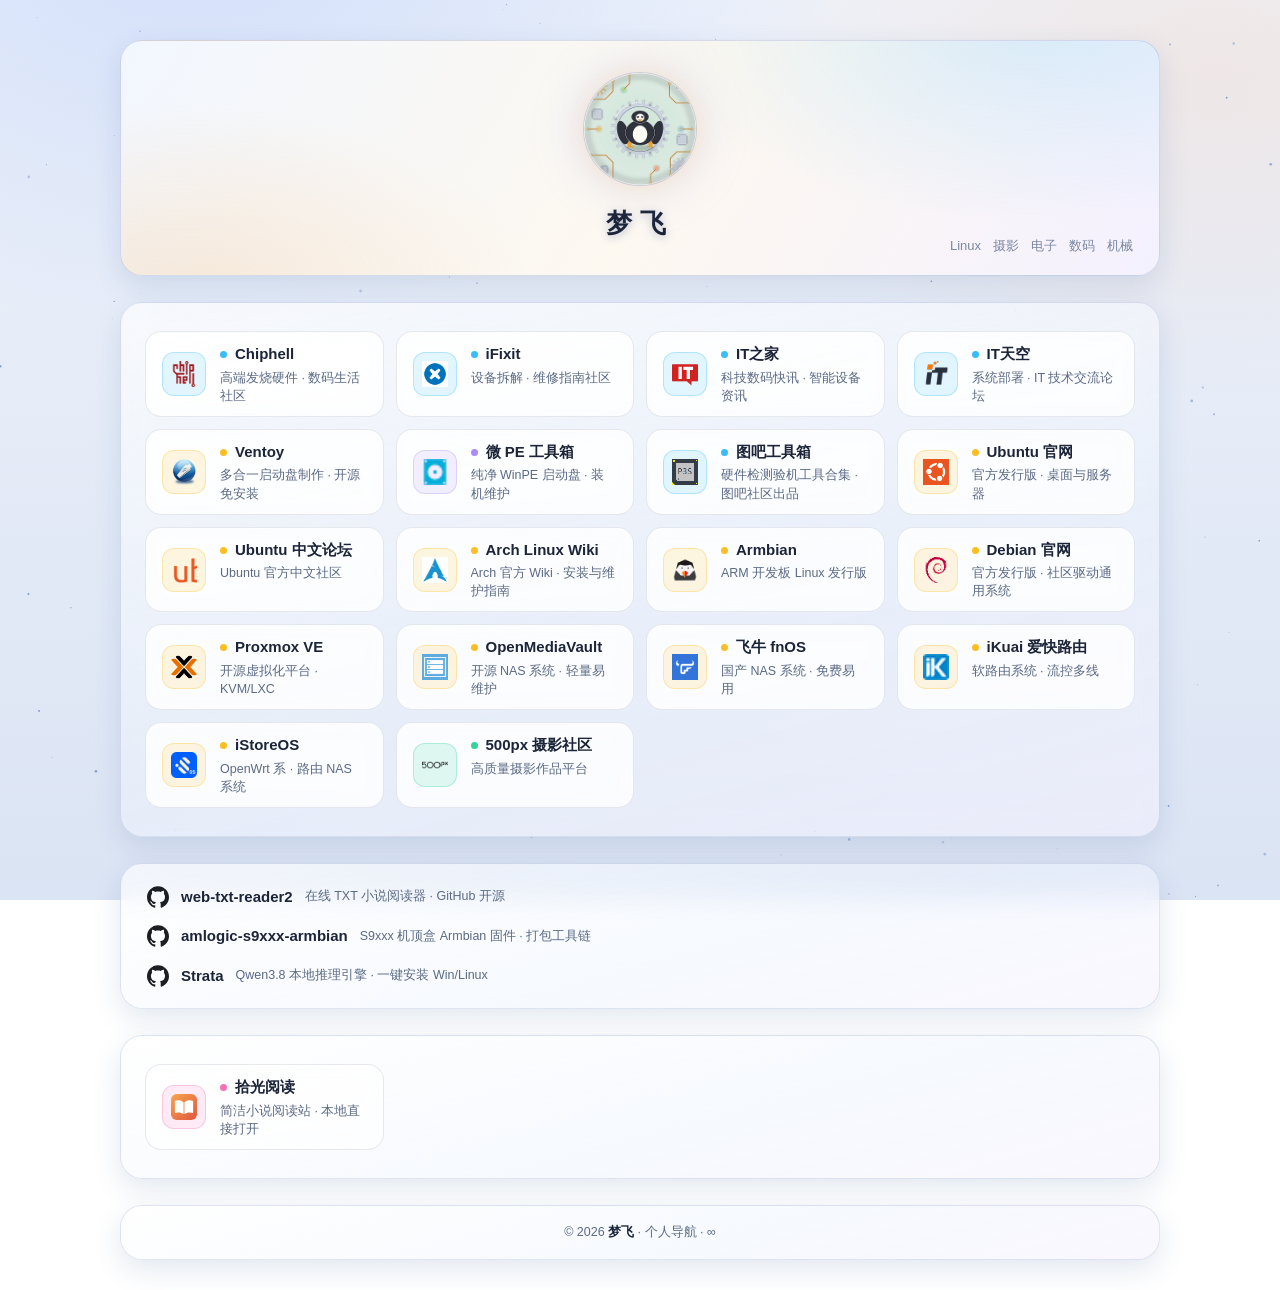
==== index.html @ f0b9e724 "Add files via upload" ====
<!DOCTYPE html>
<html lang="zh-CN">
<head>
<meta charset="UTF-8">
<meta name="viewport" content="width=device-width, initial-scale=1.0">
<meta name="description" content="梦飞的个人导航 · Linux / 电子 / 数码 / 摄影 / 机械 常用站点与项目入口">
<meta name="theme-color" content="#eef2fa">
<link rel="icon" type="image/png" href="icon/favicon.png">
<title>梦飞的个人导航</title>
<style>
  :root {
    --bg1:#eef2fa; --bg2:#dbe4f4;
    --fg:#1b2438; --muted:#5b6a85;
    --card:rgba(255,255,255,.78); --card-br:rgba(20,40,80,.10);
    --input:rgba(20,40,80,.06);
    --star:#6d8bc0;
    --shadow:0 10px 28px rgba(60,90,150,.14);
  }
  * { margin:0; padding:0; box-sizing:border-box; }
  html { color-scheme: light; }
  body {
    font-family:-apple-system,BlinkMacSystemFont,"Segoe UI","PingFang SC","Hiragino Sans GB","Microsoft YaHei",sans-serif;
    color:var(--fg);
    background:
      radial-gradient(1100px 700px at 15% -10%, rgba(56,120,255,.16), transparent 60%),
      radial-gradient(900px 600px at 95% 8%, rgba(255,140,60,.10), transparent 55%),
      linear-gradient(180deg, var(--bg1), var(--bg2));
    background-attachment:fixed;
    min-height:100vh;
    line-height:1.7;
  }
  #stars { position:fixed; inset:0; z-index:0; pointer-events:none; }
  .wrap { position:relative; z-index:1; max-width:1080px; margin:0 auto; padding:40px 20px 30px; }

  /* ---------- 顶部个人信息 ---------- */
  /* 简介卡背景：冷暖渐变 */
  .hero {
    position:relative;
    background:
      radial-gradient(640px 320px at 88% -8%, rgba(56,189,248,.17), transparent 62%),
      radial-gradient(560px 320px at 6% 110%, rgba(251,160,60,.18), transparent 62%),
      linear-gradient(120deg, #f2f7ff 0%, #fdf8f0 52%, #f4f1ff 100%);
    border:1px solid rgba(90,120,180,.22);
    border-radius:22px;
    padding:32px 30px 30px;
    text-align:center;
    box-shadow:var(--shadow);
  }
  /* 头像（Linux × 电子电路 × 机械） */
  .bh { position:relative; width:112px; height:112px; margin:0 auto 16px; border-radius:50%; }
  .bh img {
    width:100%; height:100%; object-fit:cover; border-radius:50%; display:block; background:#f4f7fb;
    box-shadow:0 0 0 1px rgba(150,165,195,.40), 0 0 20px 4px rgba(255,205,150,.30), 0 0 44px 14px rgba(140,170,255,.16);
    animation:pulse 5s ease-in-out infinite alternate;
  }
  @keyframes pulse {
    from { box-shadow:0 0 0 1px rgba(150,165,195,.32), 0 0 14px 2px rgba(255,205,150,.20), 0 0 34px 10px rgba(140,170,255,.10); }
    to   { box-shadow:0 0 0 1px rgba(150,165,195,.50), 0 0 26px 7px rgba(255,205,150,.40), 0 0 52px 18px rgba(140,170,255,.22); }
  }

  .hero h1 { font-size:26px; letter-spacing:2mm; text-shadow:0 2px 8px rgba(60,90,150,.35); }
  .badges {
    position:absolute; right:26px; bottom:18px;
    display:flex; flex-wrap:wrap; gap:12px; align-items:center; justify-content:flex-end;
    color:#7b88a2;
  }
  .badges span {
    font-size:13px; display:inline-flex; align-items:center;
    white-space:nowrap; gap:4px;
  }


  /* ---------- 底部项目链接（面板背景 + 左对齐，一行一条） ---------- */
  .project {
    display:flex; flex-direction:column; justify-content:flex-start; align-items:flex-start;
    gap:14px;
    margin-top:26px; padding:20px 26px;
    background:linear-gradient(165deg, rgba(255,255,255,.66) 0%, rgba(238,244,253,.52) 60%, rgba(246,242,255,.55) 100%);
    border:1px solid rgba(90,120,180,.18);
    border-radius:22px;
    box-shadow:var(--shadow);
    backdrop-filter:blur(12px);
    -webkit-backdrop-filter:blur(12px);
  }
  .project a {
    display:inline-flex; align-items:center; gap:12px; text-decoration:none;
    font-size:15px; font-weight:600; color:var(--fg); transition:.2s;
    flex-wrap:wrap; text-align:left; max-width:100%;
  }
  .project a:hover { color:#e8650f; transform:translateX(4px); }
  .project img { width:22px; height:22px; flex:none; }
  .project small { font-weight:400; font-size:12.5px; color:var(--muted); }

  /* ---------- 本地站点（与导航区同款面板） ---------- */
  .card[data-cat="local"] { --acc:#f472b6; }

  /* ---------- 导航区背景面板 ---------- */
  .panel {
    background:linear-gradient(165deg, rgba(255,255,255,.66) 0%, rgba(238,244,253,.52) 60%, rgba(246,242,255,.55) 100%);
    border:1px solid rgba(90,120,180,.18);
    border-radius:22px;
    padding:28px 24px 28px;
    margin-top:26px;
    box-shadow:var(--shadow);
    backdrop-filter:blur(12px);
    -webkit-backdrop-filter:blur(12px);
  }

  /* ---------- 站点卡片 ---------- */
  .grid { display:grid; grid-template-columns:repeat(auto-fill,minmax(230px,1fr)); gap:12px; }
  .card {
    --acc:#8fa3c8;
    display:flex; align-items:flex-start; gap:14px; text-decoration:none;
    background:var(--card); border:1px solid var(--card-br);
    border-radius:16px; padding:11px 16px; transition:transform .2s, box-shadow .2s, border-color .2s;
    backdrop-filter:blur(8px); -webkit-backdrop-filter:blur(8px);
    animation:pop .35s ease both;
  }
  @keyframes pop { from { opacity:0; transform:translateY(8px); } to { opacity:1; transform:none; } }
  .card[data-cat="数码"]    { --acc:#38bdf8; }
  .card[data-cat="linux"]   { --acc:#fbbf24; }
  .card[data-cat="科技"]    { --acc:#a78bfa; }
  .card[data-cat="摄影"]    { --acc:#34d399; }
  .card:hover {
    transform:translateY(-4px);
    border-color:color-mix(in srgb, var(--acc) 55%, transparent);
    box-shadow:0 12px 30px color-mix(in srgb, var(--acc) 16%, transparent);
  }
  .favi {
    width:44px; height:44px; flex:none; border-radius:12px; overflow:hidden; align-self:center;
    display:flex; align-items:center; justify-content:center;
    background:color-mix(in srgb, var(--acc) 14%, transparent);
    border:1px solid color-mix(in srgb, var(--acc) 30%, transparent);
  }
  .favi img { width:26px; height:26px; object-fit:contain; }
  .favi .letter { font-size:20px; font-weight:700; color:var(--acc); }
  .meta { flex:1; min-width:0; }
  .meta .name { display:block; font-size:15px; font-weight:600; color:var(--fg); line-height:1.5; white-space:nowrap; overflow:hidden; text-overflow:ellipsis; }
  .meta .name i { display:inline-block; width:7px; height:7px; border-radius:50%; background:var(--acc); margin-right:8px; vertical-align:1px; font-style:normal; }
  .meta .desc { display:-webkit-box; -webkit-line-clamp:2; -webkit-box-orient:vertical; font-size:12.5px; color:var(--muted); margin-top:3px; line-height:1.45; overflow:hidden; }

  /* ---------- 页脚（与其他面板同款毛玻璃背景） ---------- */
  footer {
    text-align:center; color:var(--muted); font-size:12.5px; margin-top:26px; padding:16px 20px;
    background:linear-gradient(165deg, rgba(255,255,255,.66) 0%, rgba(238,244,253,.52) 60%, rgba(246,242,255,.55) 100%);
    border:1px solid rgba(90,120,180,.18);
    border-radius:22px;
    box-shadow:var(--shadow);
    backdrop-filter:blur(12px);
    -webkit-backdrop-filter:blur(12px);
  }
  footer b { color:var(--fg); }

  @media (max-width:560px) {
    .wrap { padding:24px 14px; }
    .hero { padding:26px 16px 24px; }
    .badges { position:static; justify-content:center; margin-top:10px; }
    .panel { padding:18px 12px 20px; margin-top:18px; }
    footer { margin-top:16px; padding:13px 14px; }
    .grid { grid-template-columns:1fr 1fr; gap:10px; }
    .card { padding:12px; gap:10px; }
    .favi { width:38px; height:38px; }
    .meta .name { font-size:13.5px; }
    .meta .desc { display:none; }
  }

  /* ---------- 尊重系统「减弱动态效果」偏好 ---------- */
  @media (prefers-reduced-motion:reduce) {
    .bh img { animation:none; }
    .card { animation:none; transition:none; }
    .card:hover { transform:none; }
    .project a { transition:none; }
    .project a:hover { transform:none; }
  }
</style>
</head>
<body>
<canvas id="stars" aria-hidden="true"></canvas>

<div class="wrap">
  <!-- 个人信息 -->
  <header class="hero">
    <!-- 头像：PCB 电路板 + 机械齿轮中的 Tux -->
    <div class="bh">
      <img src="icon/avatar-linux-ebm-256.webp" width="256" height="256" fetchpriority="high" alt="Linux 企鹅与电路齿轮头像">
    </div>

    <h1>梦飞</h1>
    <div class="badges">
      <span>Linux</span>
      <span>摄影</span>
      <span>电子</span>
      <span>数码</span>
      <span>机械</span>
    </div>
  </header>

  <!-- 导航区 -->
  <main>
  <section class="panel">
  <!-- 导航站点 -->
  <div class="grid">
    <a class="card" data-cat="数码" href="https://www.chiphell.com" target="_blank" rel="noopener">
      <span class="favi" data-domain="www.chiphell.com" data-icon="icon/www.chiphell.com.png"><span class="letter">C</span></span>
      <span class="meta"><span class="name"><i></i>Chiphell</span><span class="desc">高端发烧硬件 · 数码生活社区</span></span>
    </a>
    <a class="card" data-cat="数码" href="https://zh.ifixit.com/" target="_blank" rel="noopener">
      <span class="favi" data-domain="zh.ifixit.com" data-icon="icon/zh.ifixit.com.png"><span class="letter">i</span></span>
      <span class="meta"><span class="name"><i></i>iFixit</span><span class="desc">设备拆解 · 维修指南社区</span></span>
    </a>
    <a class="card" data-cat="数码" href="https://www.ithome.com" target="_blank" rel="noopener">
      <span class="favi" data-domain="www.ithome.com" data-icon="icon/www.ithome.com.ico"><span class="letter">IT</span></span>
      <span class="meta"><span class="name"><i></i>IT之家</span><span class="desc">科技数码快讯 · 智能设备资讯</span></span>
    </a>
    <a class="card" data-cat="数码" href="https://www.itsk.com/" target="_blank" rel="noopener">
      <span class="favi" data-domain="www.itsk.com" data-icon="icon/www.itsk.com.ico"><span class="letter">天</span></span>
      <span class="meta"><span class="name"><i></i>IT天空</span><span class="desc">系统部署 · IT 技术交流论坛</span></span>
    </a>

    <a class="card" data-cat="linux" href="https://www.ventoy.net/" target="_blank" rel="noopener">
      <span class="favi" data-domain="www.ventoy.net" data-icon="icon/www.ventoy.net.ico"><span class="letter">V</span></span>
      <span class="meta"><span class="name"><i></i>Ventoy</span><span class="desc">多合一启动盘制作 · 开源免安装</span></span>
    </a>
    <a class="card" data-cat="科技" href="https://www.wepe.com.cn/" target="_blank" rel="noopener">
      <span class="favi" data-domain="www.wepe.com.cn" data-icon="icon/www.wepe.com.cn.ico"><span class="letter">微</span></span>
      <span class="meta"><span class="name"><i></i>微 PE 工具箱</span><span class="desc">纯净 WinPE 启动盘 · 装机维护</span></span>
    </a>
    <a class="card" data-cat="数码" href="https://www.tbtool.cn/" target="_blank" rel="noopener">
      <span class="favi" data-domain="www.tbtool.cn" data-icon="icon/www.tbtool.cn.ico"><span class="letter">图</span></span>
      <span class="meta"><span class="name"><i></i>图吧工具箱</span><span class="desc">硬件检测验机工具合集 · 图吧社区出品</span></span>
    </a>
    <a class="card" data-cat="linux" href="https://www.ubuntu.com/" target="_blank" rel="noopener">
      <span class="favi" data-domain="www.ubuntu.com" data-icon="icon/www.ubuntu.com.png"><span class="letter">U</span></span>
      <span class="meta"><span class="name"><i></i>Ubuntu 官网</span><span class="desc">官方发行版 · 桌面与服务器</span></span>
    </a>
    <a class="card" data-cat="linux" href="https://forum.ubuntu.org.cn" target="_blank" rel="noopener">
      <span class="favi" data-domain="ubuntu.org.cn" data-icon="icon/ubuntu.org.cn.png"><span class="letter">U</span></span>
      <span class="meta"><span class="name"><i></i>Ubuntu 中文论坛</span><span class="desc">Ubuntu 官方中文社区</span></span>
    </a>

    <a class="card" data-cat="linux" href="https://wiki.archlinux.org/" target="_blank" rel="noopener">
      <span class="favi" data-domain="wiki.archlinux.org" data-icon="icon/wiki.archlinux.org.png"><span class="letter">A</span></span>
      <span class="meta"><span class="name"><i></i>Arch Linux Wiki</span><span class="desc">Arch 官方 Wiki · 安装与维护指南</span></span>
    </a>
    <a class="card" data-cat="linux" href="https://armbian.cn/" target="_blank" rel="noopener">
      <span class="favi" data-domain="armbian.cn" data-icon="icon/armbian.cn.png"><span class="letter">Ar</span></span>
      <span class="meta"><span class="name"><i></i>Armbian</span><span class="desc">ARM 开发板 Linux 发行版</span></span>
    </a>
    <a class="card" data-cat="linux" href="https://www.debian.org/" target="_blank" rel="noopener">
      <span class="favi" data-domain="www.debian.org" data-icon="icon/www.debian.org.ico"><span class="letter">De</span></span>
      <span class="meta"><span class="name"><i></i>Debian 官网</span><span class="desc">官方发行版 · 社区驱动通用系统</span></span>
    </a>
    <a class="card" data-cat="linux" href="https://www.proxmox.com/en/" target="_blank" rel="noopener">
      <span class="favi" data-domain="www.proxmox.com" data-icon="icon/www.proxmox.com.ico"><span class="letter">P</span></span>
      <span class="meta"><span class="name"><i></i>Proxmox VE</span><span class="desc">开源虚拟化平台 · KVM/LXC</span></span>
    </a>
    <a class="card" data-cat="linux" href="https://www.openmediavault.org/" target="_blank" rel="noopener">
      <span class="favi" data-domain="www.openmediavault.org" data-icon="icon/www.openmediavault.org.png"><span class="letter">O</span></span>
      <span class="meta"><span class="name"><i></i>OpenMediaVault</span><span class="desc">开源 NAS 系统 · 轻量易维护</span></span>
    </a>
    <a class="card" data-cat="linux" href="https://fnnas.com/" target="_blank" rel="noopener">
      <span class="favi" data-domain="fnnas.com" data-icon="icon/fnnas.com.ico"><span class="letter">飞</span></span>
      <span class="meta"><span class="name"><i></i>飞牛 fnOS</span><span class="desc">国产 NAS 系统 · 免费易用</span></span>
    </a>
    <a class="card" data-cat="linux" href="https://www.ikuai8.com/" target="_blank" rel="noopener">
      <span class="favi" data-domain="www.ikuai8.com" data-icon="icon/www.ikuai8.com.ico"><span class="letter">爱</span></span>
      <span class="meta"><span class="name"><i></i>iKuai 爱快路由</span><span class="desc">软路由系统 · 流控多线</span></span>
    </a>
    <a class="card" data-cat="linux" href="https://site.istoreos.com/" target="_blank" rel="noopener">
      <span class="favi" data-domain="site.istoreos.com" data-icon="icon/site.istoreos.com.png"><span class="letter">i</span></span>
      <span class="meta"><span class="name"><i></i>iStoreOS</span><span class="desc">OpenWrt 系 · 路由 NAS 系统</span></span>
    </a>

    <a class="card" data-cat="摄影" href="https://500px.com.cn/" target="_blank" rel="noopener">
      <span class="favi" data-domain="500px.com.cn" data-icon="icon/500px.com.cn.ico"><span class="letter">5</span></span>
      <span class="meta"><span class="name"><i></i>500px 摄影社区</span><span class="desc">高质量摄影作品平台</span></span>
    </a>
  </div>
  </section>

  <!-- 个人项目 -->
  <section class="project">
    <a href="https://github.com/mengfei523060/web-txt-reader2" target="_blank" rel="noopener">
      <img src="icon/github.com.svg" alt="">
      <span>web-txt-reader2</span>
      <small>在线 TXT 小说阅读器 · GitHub 开源</small>
    </a>
    <a href="https://github.com/ophub/amlogic-s9xxx-armbian" target="_blank" rel="noopener">
      <img src="icon/github.com.svg" alt="">
      <span>amlogic-s9xxx-armbian</span>
      <small>S9xxx 机顶盒 Armbian 固件 · 打包工具链</small>
    </a>
    <a href="https://github.com/Niko1221/Strata" target="_blank" rel="noopener">
      <img src="icon/github.com.svg" alt="">
      <span>Strata</span>
      <small>Qwen3.8 本地推理引擎 · 一键安装 Win/Linux</small>
    </a>
  </section>

  <!-- 本地站点 -->
  <section class="panel">
    <div class="grid">
      <a class="card" data-cat="local" href="txt-reader/index.html" target="_blank" rel="noopener">
        <span class="favi" data-icon="icon/txt-reader.svg"><span class="letter">拾</span></span>
        <span class="meta"><span class="name"><i></i>拾光阅读</span><span class="desc">简洁小说阅读站 · 本地直接打开</span></span>
      </a>
    </div>
  </section>
  </main>

  <footer>© 2026 <b>梦飞</b> · 个人导航 · ∞</footer>
</div>

<script>
(function () {
  /* ---------- 星空背景 ---------- */
  var cv = document.getElementById('stars'), ctx = cv.getContext('2d');
  var stars = [], W, H, raf = 0, rid = 0, DPR = Math.min(window.devicePixelRatio || 1, 2);
  var reduce = window.matchMedia('(prefers-reduced-motion: reduce)');
  function starColor() {
    return getComputedStyle(document.documentElement).getPropertyValue('--star').trim() || '#6d8bc0';
  }
  var SC = starColor();
  function resize() {
    W = cv.width = innerWidth * DPR; H = cv.height = innerHeight * DPR;
    cv.style.width = innerWidth + 'px'; cv.style.height = innerHeight + 'px';
    var n = Math.floor(innerWidth * innerHeight / 6500);
    stars = [];
    for (var i = 0; i < n; i++) {
      stars.push({ x: Math.random() * W, y: Math.random() * H,
        r: (Math.random() * 1.1 + .3) * DPR,
        p: Math.random() * Math.PI * 2, s: Math.random() * 1.2 + .3 });
    }
    SC = starColor();
    if (reduce.matches) play();
  }
  function draw(t) {
    raf = 0;
    ctx.clearRect(0, 0, W, H);
    var tt = t / 1000;
    for (var i = 0; i < stars.length; i++) {
      var st = stars[i];
      var a = .35 + .55 * (0.5 + 0.5 * Math.sin(tt * st.s + st.p));
      ctx.globalAlpha = a; ctx.fillStyle = SC;
      ctx.beginPath(); ctx.arc(st.x, st.y, st.r, 0, 6.283); ctx.fill();
    }
    ctx.globalAlpha = 1;
    if (!reduce.matches) raf = requestAnimationFrame(draw);
  }
  /* 用户偏好「减弱动态效果」时只渲染一帧静态星空，不做持续动画 */
  function play() {
    if (raf) cancelAnimationFrame(raf);
    raf = requestAnimationFrame(draw);
  }
  addEventListener('resize', function () { clearTimeout(rid); rid = setTimeout(resize, 150); });
  if (reduce.addEventListener) reduce.addEventListener('change', play);
  else if (reduce.addListener) reduce.addListener(play);
  resize(); play();

  /* ---------- 站点图标（优先 data-icon 精确文件，再按域名探测本地扩展名，失败退回在线 favicon，再退回字母） ---------- */
  document.querySelectorAll('.favi[data-domain], .favi[data-icon]').forEach(function (el) {
    var d = el.dataset.domain;
    var kinds = ['png', 'ico', 'svg', 'webp'];
    var sources = (el.dataset.icon ? [el.dataset.icon] : []).concat(d ? kinds.map(function (k) { return 'icon/' + d + '.' + k; })
      .concat(['https://' + d + '/favicon.ico', 'https://icons.duckduckgo.com/ip3/' + d + '.ico']) : []);
    (function load(i) {
      if (i >= sources.length) return;
      var img = new Image();
      img.alt = '';
      img.referrerPolicy = 'no-referrer';
      img.onload = function () { el.textContent = ''; el.appendChild(img); };
      img.onerror = function () { load(i + 1); };
      img.src = sources[i];
    })(0);
  });
})();
</script>
</body>
</html>
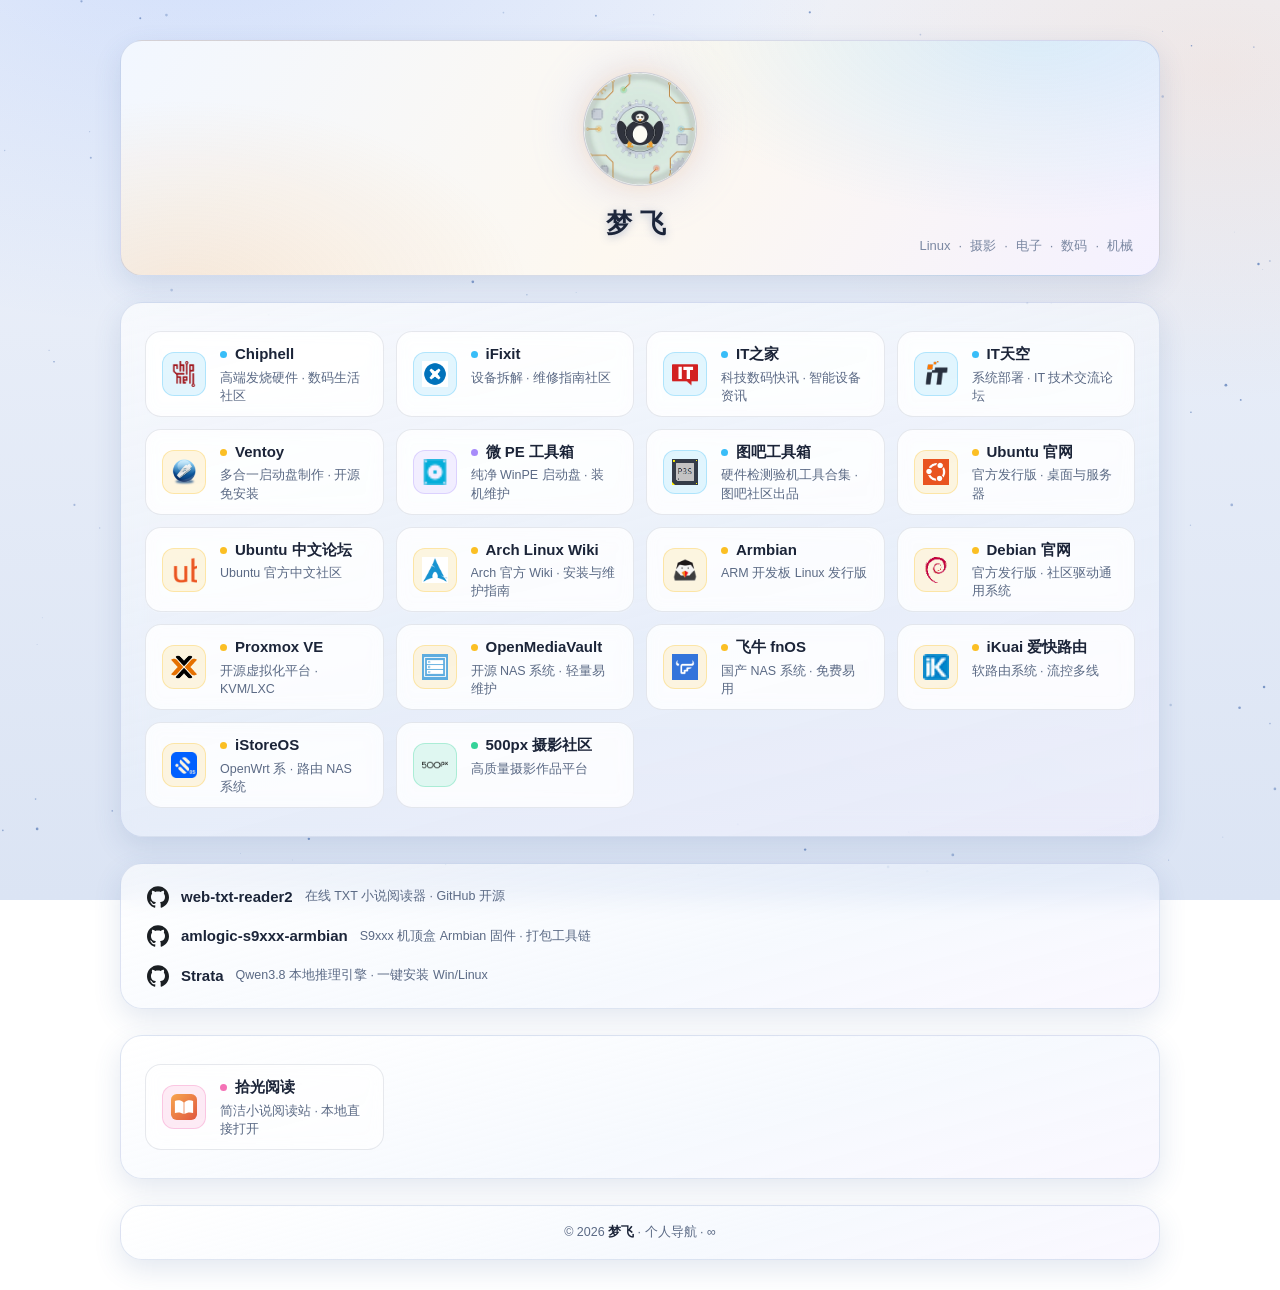
==== commit f5b01169: "Add files via upload" ====
--- a/index.html
+++ b/index.html
@@ -61,13 +61,14 @@
   .hero h1 { font-size:26px; letter-spacing:2mm; text-shadow:0 2px 8px rgba(60,90,150,.35); }
   .badges {
     position:absolute; right:26px; bottom:18px;
-    display:flex; flex-wrap:wrap; gap:12px; align-items:center; justify-content:flex-end;
+    display:flex; flex-wrap:wrap; gap:8px; align-items:center; justify-content:flex-end;
     color:#7b88a2;
   }
   .badges span {
     font-size:13px; display:inline-flex; align-items:center;
-    white-space:nowrap; gap:4px;
-  }
+    white-space:nowrap;
+  }
+  .badges span:not(:last-child)::after { content:"·"; margin-left:8px; }
 
 
   /* ---------- 底部项目链接（面板背景 + 左对齐，一行一条） ---------- */
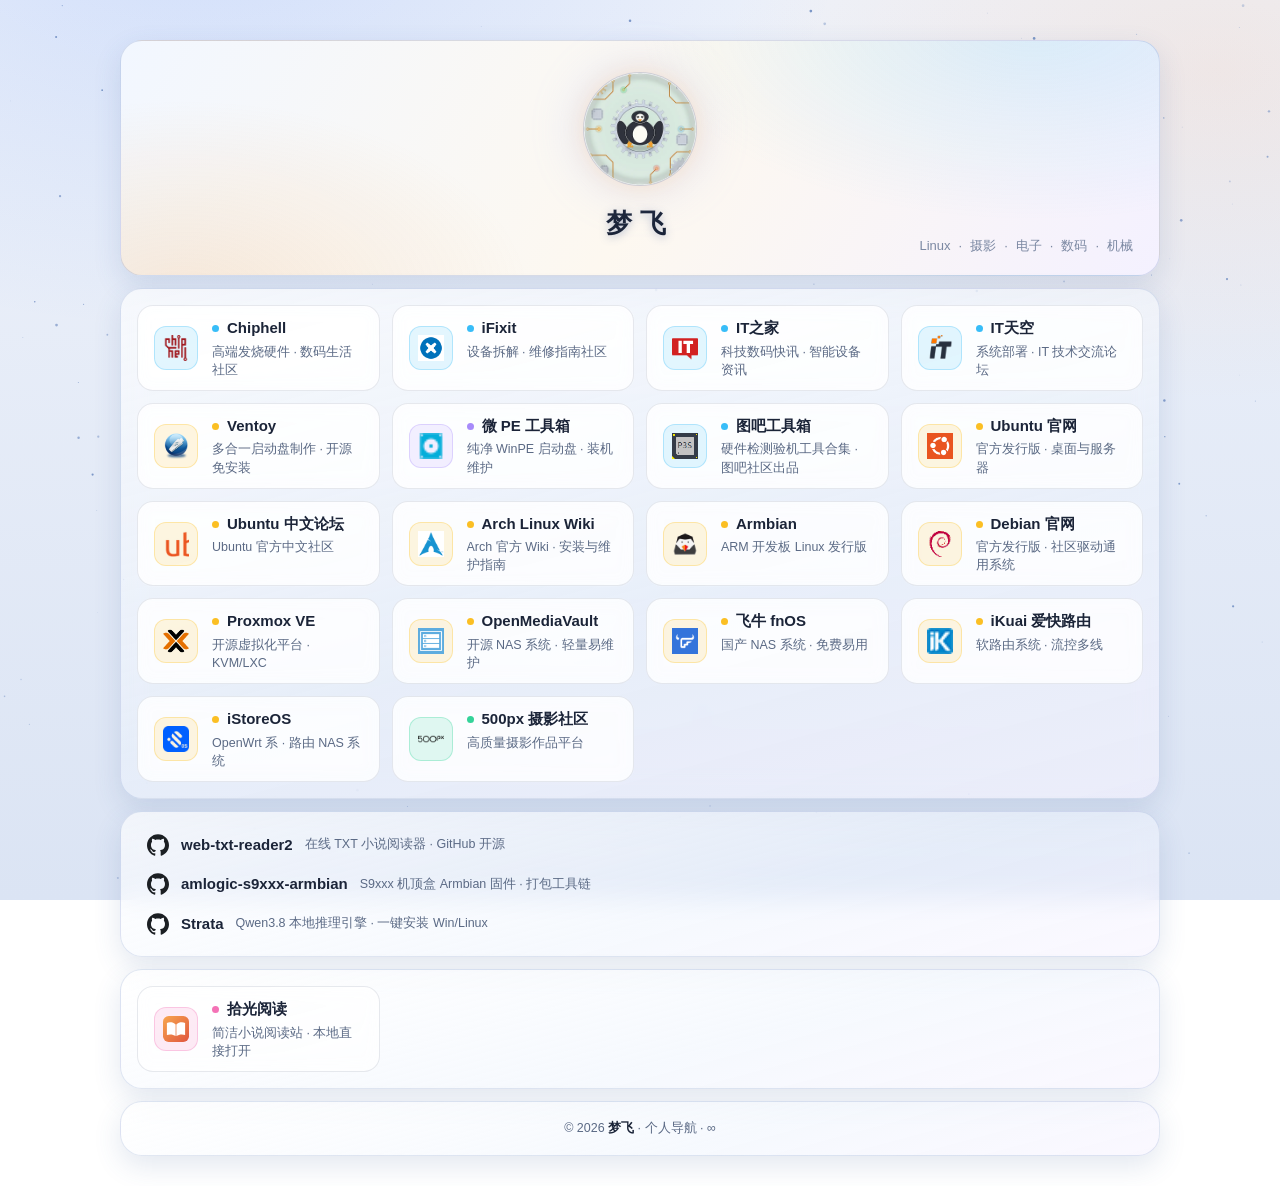
==== commit 49729fa4: "Add files via upload" ====
--- a/index.html
+++ b/index.html
@@ -75,7 +75,7 @@
   .project {
     display:flex; flex-direction:column; justify-content:flex-start; align-items:flex-start;
     gap:14px;
-    margin-top:26px; padding:20px 26px;
+    margin-top:12px; padding:20px 26px;
     background:linear-gradient(165deg, rgba(255,255,255,.66) 0%, rgba(238,244,253,.52) 60%, rgba(246,242,255,.55) 100%);
     border:1px solid rgba(90,120,180,.18);
     border-radius:22px;
@@ -100,8 +100,8 @@
     background:linear-gradient(165deg, rgba(255,255,255,.66) 0%, rgba(238,244,253,.52) 60%, rgba(246,242,255,.55) 100%);
     border:1px solid rgba(90,120,180,.18);
     border-radius:22px;
-    padding:28px 24px 28px;
-    margin-top:26px;
+    padding:16px;
+    margin-top:12px;
     box-shadow:var(--shadow);
     backdrop-filter:blur(12px);
     -webkit-backdrop-filter:blur(12px);
@@ -142,7 +142,7 @@
 
   /* ---------- 页脚（与其他面板同款毛玻璃背景） ---------- */
   footer {
-    text-align:center; color:var(--muted); font-size:12.5px; margin-top:26px; padding:16px 20px;
+    text-align:center; color:var(--muted); font-size:12.5px; margin-top:12px; padding:16px 20px;
     background:linear-gradient(165deg, rgba(255,255,255,.66) 0%, rgba(238,244,253,.52) 60%, rgba(246,242,255,.55) 100%);
     border:1px solid rgba(90,120,180,.18);
     border-radius:22px;
@@ -156,8 +156,8 @@
     .wrap { padding:24px 14px; }
     .hero { padding:26px 16px 24px; }
     .badges { position:static; justify-content:center; margin-top:10px; }
-    .panel { padding:18px 12px 20px; margin-top:18px; }
-    footer { margin-top:16px; padding:13px 14px; }
+    .panel { padding:12px 10px; margin-top:12px; }
+    footer { margin-top:12px; padding:13px 14px; }
     .grid { grid-template-columns:1fr 1fr; gap:10px; }
     .card { padding:12px; gap:10px; }
     .favi { width:38px; height:38px; }
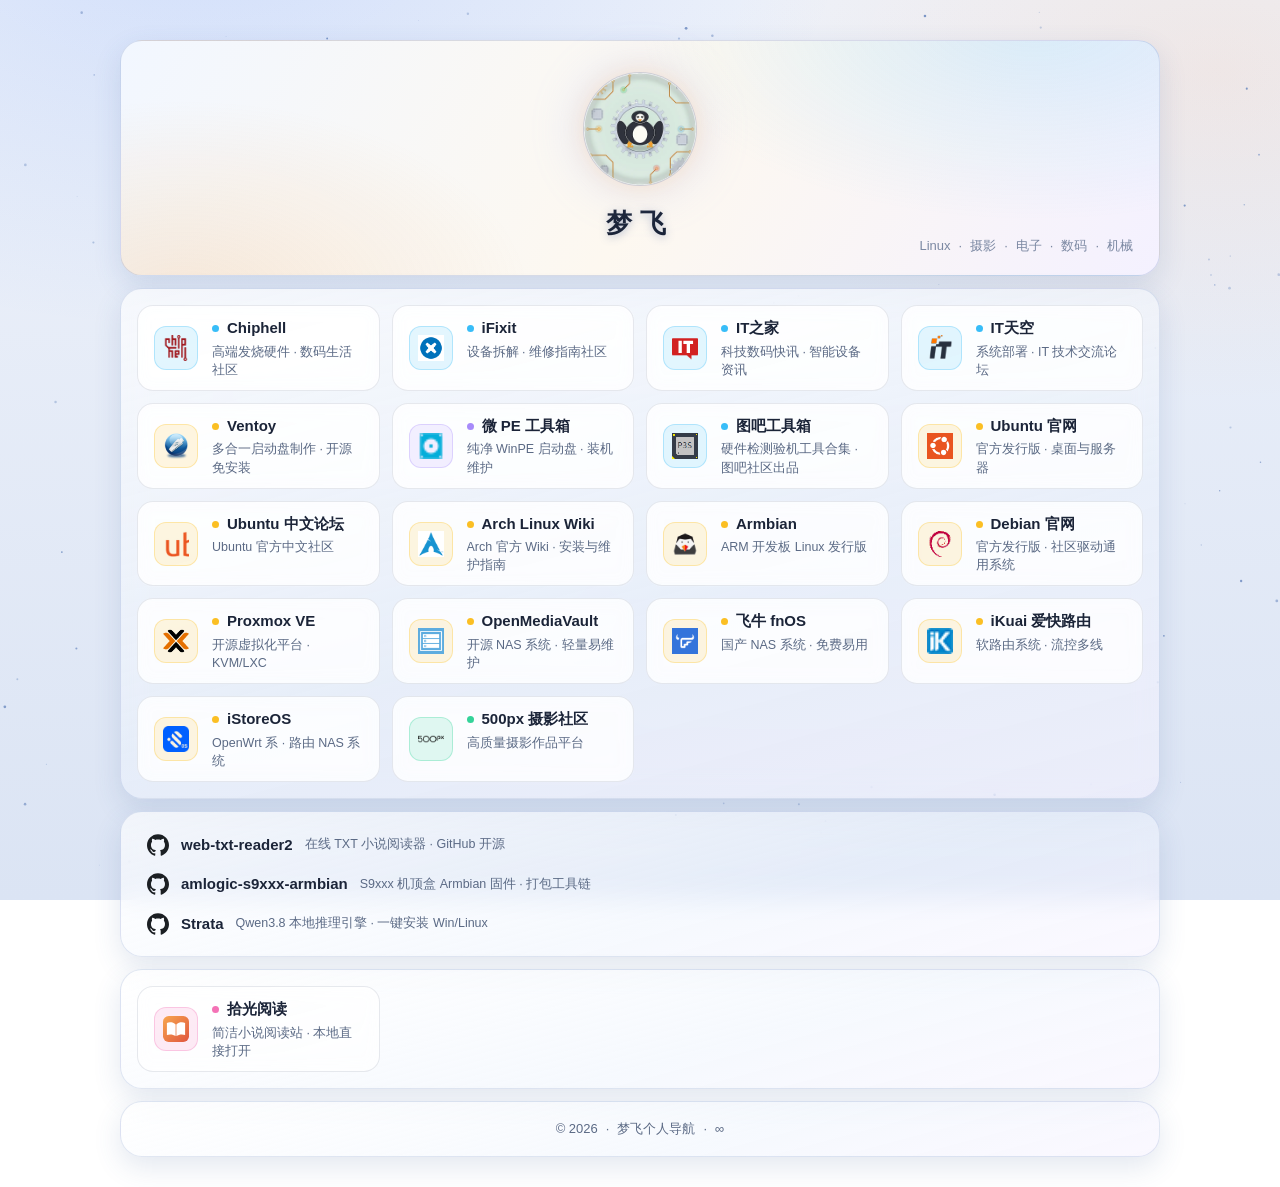
==== commit a48b2c75: "Add files via upload" ====
--- a/index.html
+++ b/index.html
@@ -142,7 +142,7 @@
 
   /* ---------- 页脚（与其他面板同款毛玻璃背景） ---------- */
   footer {
-    text-align:center; color:var(--muted); font-size:12.5px; margin-top:12px; padding:16px 20px;
+    text-align:center; color:var(--muted); font-size:13px; margin-top:12px; padding:16px 20px;
     background:linear-gradient(165deg, rgba(255,255,255,.66) 0%, rgba(238,244,253,.52) 60%, rgba(246,242,255,.55) 100%);
     border:1px solid rgba(90,120,180,.18);
     border-radius:22px;
@@ -150,7 +150,7 @@
     backdrop-filter:blur(12px);
     -webkit-backdrop-filter:blur(12px);
   }
-  footer b { color:var(--fg); }
+  footer .sep { margin:0 8px; }
 
   @media (max-width:560px) {
     .wrap { padding:24px 14px; }
@@ -309,7 +309,7 @@
   </section>
   </main>
 
-  <footer>© 2026 <b>梦飞</b> · 个人导航 · ∞</footer>
+  <footer>© 2026<span class="sep">·</span>梦飞个人导航<span class="sep">·</span>∞</footer>
 </div>
 
 <script>
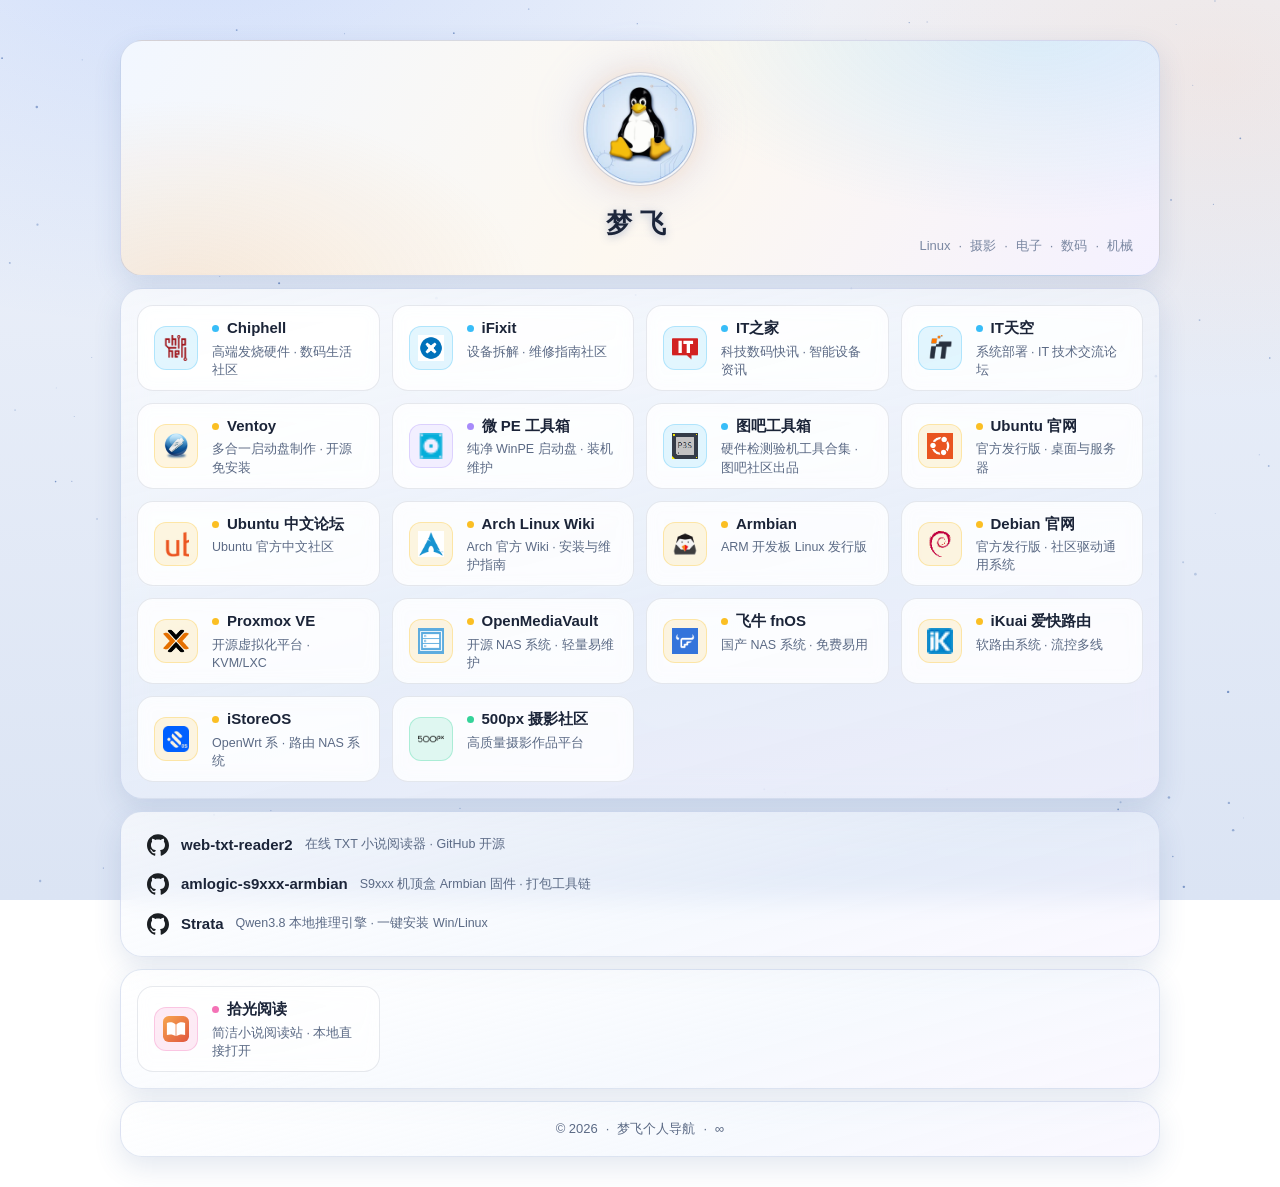
==== commit 47d55293: "Add files via upload" ====
--- a/index.html
+++ b/index.html
@@ -5,7 +5,9 @@
 <meta name="viewport" content="width=device-width, initial-scale=1.0">
 <meta name="description" content="梦飞的个人导航 · Linux / 电子 / 数码 / 摄影 / 机械 常用站点与项目入口">
 <meta name="theme-color" content="#eef2fa">
-<link rel="icon" type="image/png" href="icon/favicon.png">
+<link rel="icon" type="image/svg+xml" href="icon/favicon.svg">
+<link rel="alternate icon" type="image/png" href="icon/favicon.png">
+<link rel="apple-touch-icon" href="icon/apple-touch-icon.png">
 <title>梦飞的个人导航</title>
 <style>
   :root {
@@ -183,7 +185,7 @@
   <header class="hero">
     <!-- 头像：PCB 电路板 + 机械齿轮中的 Tux -->
     <div class="bh">
-      <img src="icon/avatar-linux-ebm-256.webp" width="256" height="256" fetchpriority="high" alt="Linux 企鹅与电路齿轮头像">
+      <img src="icon/avatar-linux-tux-256.webp" width="256" height="256" fetchpriority="high" alt="Linux Tux 企鹅头像">
     </div>
 
     <h1>梦飞</h1>
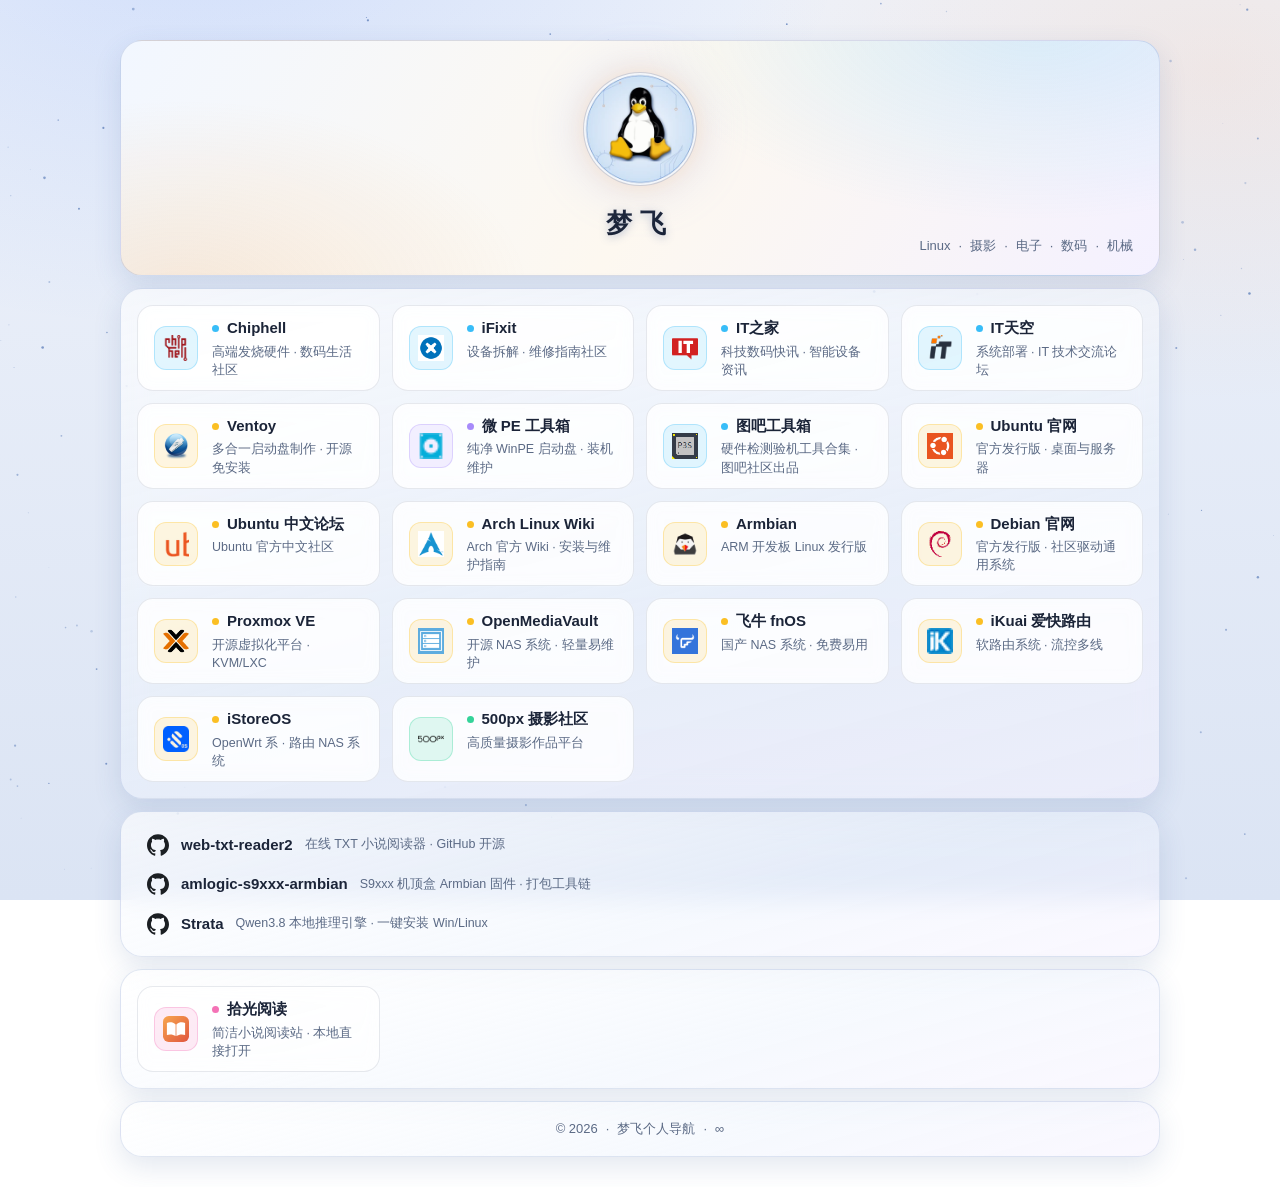
==== commit f3e73542: "Add files via upload" ====
--- a/index.html
+++ b/index.html
@@ -48,7 +48,7 @@
     text-align:center;
     box-shadow:var(--shadow);
   }
-  /* 头像（Linux × 电子电路 × 机械） */
+  /* 头像（浅蓝圆底 + 官方 Tux + 电路/齿轮装饰） */
   .bh { position:relative; width:112px; height:112px; margin:0 auto 16px; border-radius:50%; }
   .bh img {
     width:100%; height:100%; object-fit:cover; border-radius:50%; display:block; background:#f4f7fb;
@@ -64,13 +64,13 @@
   .badges {
     position:absolute; right:26px; bottom:18px;
     display:flex; flex-wrap:wrap; gap:8px; align-items:center; justify-content:flex-end;
-    color:#7b88a2;
-  }
-  .badges span {
+    color:var(--muted);
+  }
+  .badges span, footer span {
     font-size:13px; display:inline-flex; align-items:center;
     white-space:nowrap;
   }
-  .badges span:not(:last-child)::after { content:"·"; margin-left:8px; }
+  .badges span:not(:last-child)::after, footer span:not(:last-child)::after { content:"·"; margin-left:8px; }
 
 
   /* ---------- 底部项目链接（面板背景 + 左对齐，一行一条） ---------- */
@@ -144,6 +144,7 @@
 
   /* ---------- 页脚（与其他面板同款毛玻璃背景） ---------- */
   footer {
+    display:flex; flex-wrap:wrap; gap:8px; align-items:center; justify-content:center;
     text-align:center; color:var(--muted); font-size:13px; margin-top:12px; padding:16px 20px;
     background:linear-gradient(165deg, rgba(255,255,255,.66) 0%, rgba(238,244,253,.52) 60%, rgba(246,242,255,.55) 100%);
     border:1px solid rgba(90,120,180,.18);
@@ -152,12 +153,14 @@
     backdrop-filter:blur(12px);
     -webkit-backdrop-filter:blur(12px);
   }
-  footer .sep { margin:0 8px; }
-
+
+  /* 窄屏下徽章回到文档流居中，避免与标题水平相撞（断点高于 560 面板断点） */
+  @media (max-width:640px) {
+    .badges { position:static; justify-content:center; margin-top:10px; }
+  }
   @media (max-width:560px) {
     .wrap { padding:24px 14px; }
     .hero { padding:26px 16px 24px; }
-    .badges { position:static; justify-content:center; margin-top:10px; }
     .panel { padding:12px 10px; margin-top:12px; }
     footer { margin-top:12px; padding:13px 14px; }
     .grid { grid-template-columns:1fr 1fr; gap:10px; }
@@ -183,7 +186,7 @@
 <div class="wrap">
   <!-- 个人信息 -->
   <header class="hero">
-    <!-- 头像：PCB 电路板 + 机械齿轮中的 Tux -->
+    <!-- 头像：浅蓝圆底 + 官方 Tux 企鹅 -->
     <div class="bh">
       <img src="icon/avatar-linux-tux-256.webp" width="256" height="256" fetchpriority="high" alt="Linux Tux 企鹅头像">
     </div>
@@ -311,7 +314,7 @@
   </section>
   </main>
 
-  <footer>© 2026<span class="sep">·</span>梦飞个人导航<span class="sep">·</span>∞</footer>
+  <footer><span>© 2026</span><span>梦飞个人导航</span><span>∞</span></footer>
 </div>
 
 <script>
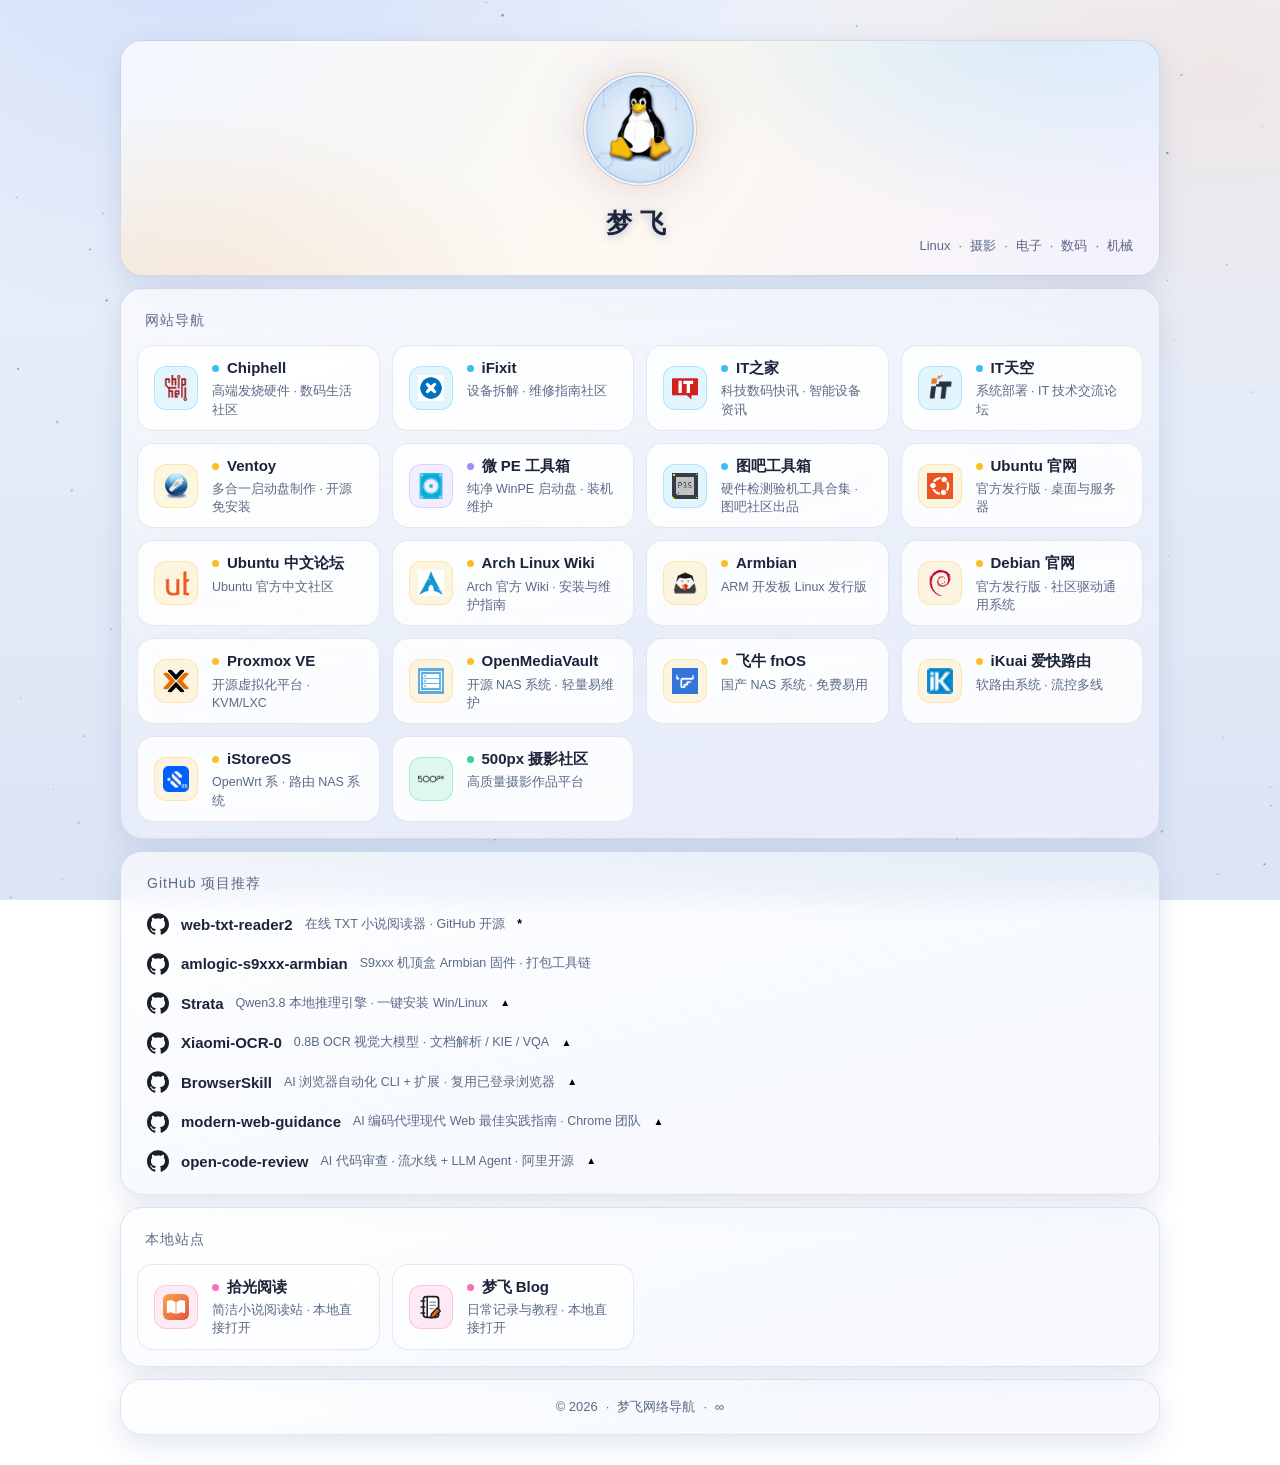
==== commit 94f7efb8: "Add files via upload" ====
--- a/index.html
+++ b/index.html
@@ -3,182 +3,13 @@
 <head>
 <meta charset="UTF-8">
 <meta name="viewport" content="width=device-width, initial-scale=1.0">
-<meta name="description" content="梦飞的个人导航 · Linux / 电子 / 数码 / 摄影 / 机械 常用站点与项目入口">
+<meta name="description" content="梦飞的网络导航 · Linux / 电子 / 数码 / 摄影 / 机械 常用站点与项目入口">
 <meta name="theme-color" content="#eef2fa">
 <link rel="icon" type="image/svg+xml" href="icon/favicon.svg">
 <link rel="alternate icon" type="image/png" href="icon/favicon.png">
 <link rel="apple-touch-icon" href="icon/apple-touch-icon.png">
-<title>梦飞的个人导航</title>
-<style>
-  :root {
-    --bg1:#eef2fa; --bg2:#dbe4f4;
-    --fg:#1b2438; --muted:#5b6a85;
-    --card:rgba(255,255,255,.78); --card-br:rgba(20,40,80,.10);
-    --input:rgba(20,40,80,.06);
-    --star:#6d8bc0;
-    --shadow:0 10px 28px rgba(60,90,150,.14);
-  }
-  * { margin:0; padding:0; box-sizing:border-box; }
-  html { color-scheme: light; }
-  body {
-    font-family:-apple-system,BlinkMacSystemFont,"Segoe UI","PingFang SC","Hiragino Sans GB","Microsoft YaHei",sans-serif;
-    color:var(--fg);
-    background:
-      radial-gradient(1100px 700px at 15% -10%, rgba(56,120,255,.16), transparent 60%),
-      radial-gradient(900px 600px at 95% 8%, rgba(255,140,60,.10), transparent 55%),
-      linear-gradient(180deg, var(--bg1), var(--bg2));
-    background-attachment:fixed;
-    min-height:100vh;
-    line-height:1.7;
-  }
-  #stars { position:fixed; inset:0; z-index:0; pointer-events:none; }
-  .wrap { position:relative; z-index:1; max-width:1080px; margin:0 auto; padding:40px 20px 30px; }
-
-  /* ---------- 顶部个人信息 ---------- */
-  /* 简介卡背景：冷暖渐变 */
-  .hero {
-    position:relative;
-    background:
-      radial-gradient(640px 320px at 88% -8%, rgba(56,189,248,.17), transparent 62%),
-      radial-gradient(560px 320px at 6% 110%, rgba(251,160,60,.18), transparent 62%),
-      linear-gradient(120deg, #f2f7ff 0%, #fdf8f0 52%, #f4f1ff 100%);
-    border:1px solid rgba(90,120,180,.22);
-    border-radius:22px;
-    padding:32px 30px 30px;
-    text-align:center;
-    box-shadow:var(--shadow);
-  }
-  /* 头像（浅蓝圆底 + 官方 Tux + 电路/齿轮装饰） */
-  .bh { position:relative; width:112px; height:112px; margin:0 auto 16px; border-radius:50%; }
-  .bh img {
-    width:100%; height:100%; object-fit:cover; border-radius:50%; display:block; background:#f4f7fb;
-    box-shadow:0 0 0 1px rgba(150,165,195,.40), 0 0 20px 4px rgba(255,205,150,.30), 0 0 44px 14px rgba(140,170,255,.16);
-    animation:pulse 5s ease-in-out infinite alternate;
-  }
-  @keyframes pulse {
-    from { box-shadow:0 0 0 1px rgba(150,165,195,.32), 0 0 14px 2px rgba(255,205,150,.20), 0 0 34px 10px rgba(140,170,255,.10); }
-    to   { box-shadow:0 0 0 1px rgba(150,165,195,.50), 0 0 26px 7px rgba(255,205,150,.40), 0 0 52px 18px rgba(140,170,255,.22); }
-  }
-
-  .hero h1 { font-size:26px; letter-spacing:2mm; text-shadow:0 2px 8px rgba(60,90,150,.35); }
-  .badges {
-    position:absolute; right:26px; bottom:18px;
-    display:flex; flex-wrap:wrap; gap:8px; align-items:center; justify-content:flex-end;
-    color:var(--muted);
-  }
-  .badges span, footer span {
-    font-size:13px; display:inline-flex; align-items:center;
-    white-space:nowrap;
-  }
-  .badges span:not(:last-child)::after, footer span:not(:last-child)::after { content:"·"; margin-left:8px; }
-
-
-  /* ---------- 底部项目链接（面板背景 + 左对齐，一行一条） ---------- */
-  .project {
-    display:flex; flex-direction:column; justify-content:flex-start; align-items:flex-start;
-    gap:14px;
-    margin-top:12px; padding:20px 26px;
-    background:linear-gradient(165deg, rgba(255,255,255,.66) 0%, rgba(238,244,253,.52) 60%, rgba(246,242,255,.55) 100%);
-    border:1px solid rgba(90,120,180,.18);
-    border-radius:22px;
-    box-shadow:var(--shadow);
-    backdrop-filter:blur(12px);
-    -webkit-backdrop-filter:blur(12px);
-  }
-  .project a {
-    display:inline-flex; align-items:center; gap:12px; text-decoration:none;
-    font-size:15px; font-weight:600; color:var(--fg); transition:.2s;
-    flex-wrap:wrap; text-align:left; max-width:100%;
-  }
-  .project a:hover { color:#e8650f; transform:translateX(4px); }
-  .project img { width:22px; height:22px; flex:none; }
-  .project small { font-weight:400; font-size:12.5px; color:var(--muted); }
-
-  /* ---------- 本地站点（与导航区同款面板） ---------- */
-  .card[data-cat="local"] { --acc:#f472b6; }
-
-  /* ---------- 导航区背景面板 ---------- */
-  .panel {
-    background:linear-gradient(165deg, rgba(255,255,255,.66) 0%, rgba(238,244,253,.52) 60%, rgba(246,242,255,.55) 100%);
-    border:1px solid rgba(90,120,180,.18);
-    border-radius:22px;
-    padding:16px;
-    margin-top:12px;
-    box-shadow:var(--shadow);
-    backdrop-filter:blur(12px);
-    -webkit-backdrop-filter:blur(12px);
-  }
-
-  /* ---------- 站点卡片 ---------- */
-  .grid { display:grid; grid-template-columns:repeat(auto-fill,minmax(230px,1fr)); gap:12px; }
-  .card {
-    --acc:#8fa3c8;
-    display:flex; align-items:flex-start; gap:14px; text-decoration:none;
-    background:var(--card); border:1px solid var(--card-br);
-    border-radius:16px; padding:11px 16px; transition:transform .2s, box-shadow .2s, border-color .2s;
-    backdrop-filter:blur(8px); -webkit-backdrop-filter:blur(8px);
-    animation:pop .35s ease both;
-  }
-  @keyframes pop { from { opacity:0; transform:translateY(8px); } to { opacity:1; transform:none; } }
-  .card[data-cat="数码"]    { --acc:#38bdf8; }
-  .card[data-cat="linux"]   { --acc:#fbbf24; }
-  .card[data-cat="科技"]    { --acc:#a78bfa; }
-  .card[data-cat="摄影"]    { --acc:#34d399; }
-  .card:hover {
-    transform:translateY(-4px);
-    border-color:color-mix(in srgb, var(--acc) 55%, transparent);
-    box-shadow:0 12px 30px color-mix(in srgb, var(--acc) 16%, transparent);
-  }
-  .favi {
-    width:44px; height:44px; flex:none; border-radius:12px; overflow:hidden; align-self:center;
-    display:flex; align-items:center; justify-content:center;
-    background:color-mix(in srgb, var(--acc) 14%, transparent);
-    border:1px solid color-mix(in srgb, var(--acc) 30%, transparent);
-  }
-  .favi img { width:26px; height:26px; object-fit:contain; }
-  .favi .letter { font-size:20px; font-weight:700; color:var(--acc); }
-  .meta { flex:1; min-width:0; }
-  .meta .name { display:block; font-size:15px; font-weight:600; color:var(--fg); line-height:1.5; white-space:nowrap; overflow:hidden; text-overflow:ellipsis; }
-  .meta .name i { display:inline-block; width:7px; height:7px; border-radius:50%; background:var(--acc); margin-right:8px; vertical-align:1px; font-style:normal; }
-  .meta .desc { display:-webkit-box; -webkit-line-clamp:2; -webkit-box-orient:vertical; font-size:12.5px; color:var(--muted); margin-top:3px; line-height:1.45; overflow:hidden; }
-
-  /* ---------- 页脚（与其他面板同款毛玻璃背景） ---------- */
-  footer {
-    display:flex; flex-wrap:wrap; gap:8px; align-items:center; justify-content:center;
-    text-align:center; color:var(--muted); font-size:13px; margin-top:12px; padding:16px 20px;
-    background:linear-gradient(165deg, rgba(255,255,255,.66) 0%, rgba(238,244,253,.52) 60%, rgba(246,242,255,.55) 100%);
-    border:1px solid rgba(90,120,180,.18);
-    border-radius:22px;
-    box-shadow:var(--shadow);
-    backdrop-filter:blur(12px);
-    -webkit-backdrop-filter:blur(12px);
-  }
-
-  /* 窄屏下徽章回到文档流居中，避免与标题水平相撞（断点高于 560 面板断点） */
-  @media (max-width:640px) {
-    .badges { position:static; justify-content:center; margin-top:10px; }
-  }
-  @media (max-width:560px) {
-    .wrap { padding:24px 14px; }
-    .hero { padding:26px 16px 24px; }
-    .panel { padding:12px 10px; margin-top:12px; }
-    footer { margin-top:12px; padding:13px 14px; }
-    .grid { grid-template-columns:1fr 1fr; gap:10px; }
-    .card { padding:12px; gap:10px; }
-    .favi { width:38px; height:38px; }
-    .meta .name { font-size:13.5px; }
-    .meta .desc { display:none; }
-  }
-
-  /* ---------- 尊重系统「减弱动态效果」偏好 ---------- */
-  @media (prefers-reduced-motion:reduce) {
-    .bh img { animation:none; }
-    .card { animation:none; transition:none; }
-    .card:hover { transform:none; }
-    .project a { transition:none; }
-    .project a:hover { transform:none; }
-  }
-</style>
+<title>梦飞的网络导航</title>
+<link rel="stylesheet" href="css/style.css">
 </head>
 <body>
 <canvas id="stars" aria-hidden="true"></canvas>
@@ -204,6 +35,7 @@
   <!-- 导航区 -->
   <main>
   <section class="panel">
+  <div class="panel-title">网站导航</div>
   <!-- 导航站点 -->
   <div class="grid">
     <a class="card" data-cat="数码" href="https://www.chiphell.com" target="_blank" rel="noopener">
@@ -286,10 +118,12 @@
 
   <!-- 个人项目 -->
   <section class="project">
+    <div class="panel-title">GitHub 项目推荐</div>
     <a href="https://github.com/mengfei523060/web-txt-reader2" target="_blank" rel="noopener">
       <img src="icon/github.com.svg" alt="">
       <span>web-txt-reader2</span>
       <small>在线 TXT 小说阅读器 · GitHub 开源</small>
+      <sup class="ast">*</sup>
     </a>
     <a href="https://github.com/ophub/amlogic-s9xxx-armbian" target="_blank" rel="noopener">
       <img src="icon/github.com.svg" alt="">
@@ -300,86 +134,53 @@
       <img src="icon/github.com.svg" alt="">
       <span>Strata</span>
       <small>Qwen3.8 本地推理引擎 · 一键安装 Win/Linux</small>
+      <span class="tri">▲</span>
+    </a>
+    <a href="https://github.com/xiaomi-research/Xiaomi-OCR-0" target="_blank" rel="noopener">
+      <img src="icon/github.com.svg" alt="">
+      <span>Xiaomi-OCR-0</span>
+      <small>0.8B OCR 视觉大模型 · 文档解析 / KIE / VQA</small>
+      <span class="tri">▲</span>
+    </a>
+    <a href="https://github.com/Tencent/BrowserSkill" target="_blank" rel="noopener">
+      <img src="icon/github.com.svg" alt="">
+      <span>BrowserSkill</span>
+      <small>AI 浏览器自动化 CLI + 扩展 · 复用已登录浏览器</small>
+      <span class="tri">▲</span>
+    </a>
+    <a href="https://github.com/GoogleChrome/modern-web-guidance" target="_blank" rel="noopener">
+      <img src="icon/github.com.svg" alt="">
+      <span>modern-web-guidance</span>
+      <small>AI 编码代理现代 Web 最佳实践指南 · Chrome 团队</small>
+      <span class="tri">▲</span>
+    </a>
+    <a href="https://github.com/alibaba/open-code-review" target="_blank" rel="noopener">
+      <img src="icon/github.com.svg" alt="">
+      <span>open-code-review</span>
+      <small>AI 代码审查 · 流水线 + LLM Agent · 阿里开源</small>
+      <span class="tri">▲</span>
     </a>
   </section>
 
   <!-- 本地站点 -->
   <section class="panel">
+    <div class="panel-title">本地站点</div>
     <div class="grid">
       <a class="card" data-cat="local" href="txt-reader/index.html" target="_blank" rel="noopener">
         <span class="favi" data-icon="icon/txt-reader.svg"><span class="letter">拾</span></span>
         <span class="meta"><span class="name"><i></i>拾光阅读</span><span class="desc">简洁小说阅读站 · 本地直接打开</span></span>
       </a>
+      <a class="card" data-cat="local" href="blog/index.html" target="_blank" rel="noopener">
+        <span class="favi" data-icon="icon/blog.svg"><span class="letter">日</span></span>
+        <span class="meta"><span class="name"><i></i>梦飞 Blog</span><span class="desc">日常记录与教程 · 本地直接打开</span></span>
+      </a>
     </div>
   </section>
   </main>
 
-  <footer><span>© 2026</span><span>梦飞个人导航</span><span>∞</span></footer>
+  <footer><span>© 2026</span><span>梦飞网络导航</span><span>∞</span></footer>
 </div>
 
-<script>
-(function () {
-  /* ---------- 星空背景 ---------- */
-  var cv = document.getElementById('stars'), ctx = cv.getContext('2d');
-  var stars = [], W, H, raf = 0, rid = 0, DPR = Math.min(window.devicePixelRatio || 1, 2);
-  var reduce = window.matchMedia('(prefers-reduced-motion: reduce)');
-  function starColor() {
-    return getComputedStyle(document.documentElement).getPropertyValue('--star').trim() || '#6d8bc0';
-  }
-  var SC = starColor();
-  function resize() {
-    W = cv.width = innerWidth * DPR; H = cv.height = innerHeight * DPR;
-    cv.style.width = innerWidth + 'px'; cv.style.height = innerHeight + 'px';
-    var n = Math.floor(innerWidth * innerHeight / 6500);
-    stars = [];
-    for (var i = 0; i < n; i++) {
-      stars.push({ x: Math.random() * W, y: Math.random() * H,
-        r: (Math.random() * 1.1 + .3) * DPR,
-        p: Math.random() * Math.PI * 2, s: Math.random() * 1.2 + .3 });
-    }
-    SC = starColor();
-    if (reduce.matches) play();
-  }
-  function draw(t) {
-    raf = 0;
-    ctx.clearRect(0, 0, W, H);
-    var tt = t / 1000;
-    for (var i = 0; i < stars.length; i++) {
-      var st = stars[i];
-      var a = .35 + .55 * (0.5 + 0.5 * Math.sin(tt * st.s + st.p));
-      ctx.globalAlpha = a; ctx.fillStyle = SC;
-      ctx.beginPath(); ctx.arc(st.x, st.y, st.r, 0, 6.283); ctx.fill();
-    }
-    ctx.globalAlpha = 1;
-    if (!reduce.matches) raf = requestAnimationFrame(draw);
-  }
-  /* 用户偏好「减弱动态效果」时只渲染一帧静态星空，不做持续动画 */
-  function play() {
-    if (raf) cancelAnimationFrame(raf);
-    raf = requestAnimationFrame(draw);
-  }
-  addEventListener('resize', function () { clearTimeout(rid); rid = setTimeout(resize, 150); });
-  if (reduce.addEventListener) reduce.addEventListener('change', play);
-  else if (reduce.addListener) reduce.addListener(play);
-  resize(); play();
-
-  /* ---------- 站点图标（优先 data-icon 精确文件，再按域名探测本地扩展名，失败退回在线 favicon，再退回字母） ---------- */
-  document.querySelectorAll('.favi[data-domain], .favi[data-icon]').forEach(function (el) {
-    var d = el.dataset.domain;
-    var kinds = ['png', 'ico', 'svg', 'webp'];
-    var sources = (el.dataset.icon ? [el.dataset.icon] : []).concat(d ? kinds.map(function (k) { return 'icon/' + d + '.' + k; })
-      .concat(['https://' + d + '/favicon.ico', 'https://icons.duckduckgo.com/ip3/' + d + '.ico']) : []);
-    (function load(i) {
-      if (i >= sources.length) return;
-      var img = new Image();
-      img.alt = '';
-      img.referrerPolicy = 'no-referrer';
-      img.onload = function () { el.textContent = ''; el.appendChild(img); };
-      img.onerror = function () { load(i + 1); };
-      img.src = sources[i];
-    })(0);
-  });
-})();
-</script>
+<script src="js/main.js"></script>
 </body>
 </html>
--- a/css/style.css
+++ b/css/style.css
@@ -0,0 +1,177 @@
+/* ============================================================
+   梦飞的网络导航 —— 全站样式
+   ============================================================ */
+:root {
+  --bg1:#eef2fa; --bg2:#dbe4f4;
+  --fg:#1b2438; --muted:#5b6a85;
+  --card:rgba(255,255,255,.78); --card-br:rgba(20,40,80,.10);
+  --input:rgba(20,40,80,.06);
+  --star:#6d8bc0;
+  --shadow:0 10px 28px rgba(60,90,150,.14);
+}
+* { margin:0; padding:0; box-sizing:border-box; }
+html { color-scheme: light; }
+body {
+  font-family:-apple-system,BlinkMacSystemFont,"Segoe UI","PingFang SC","Hiragino Sans GB","Microsoft YaHei",sans-serif;
+  color:var(--fg);
+  background:
+    radial-gradient(1100px 700px at 15% -10%, rgba(56,120,255,.16), transparent 60%),
+    radial-gradient(900px 600px at 95% 8%, rgba(255,140,60,.10), transparent 55%),
+    linear-gradient(180deg, var(--bg1), var(--bg2));
+  background-attachment:fixed;
+  min-height:100vh;
+  line-height:1.7;
+}
+#stars { position:fixed; inset:0; z-index:0; pointer-events:none; }
+.wrap { position:relative; z-index:1; max-width:1080px; margin:0 auto; padding:40px 20px 30px; }
+
+/* ---------- 顶部个人信息 ---------- */
+/* 简介卡背景：冷暖渐变 */
+.hero {
+  position:relative;
+  background:
+    radial-gradient(640px 320px at 88% -8%, rgba(56,189,248,.17), transparent 62%),
+    radial-gradient(560px 320px at 6% 110%, rgba(251,160,60,.18), transparent 62%),
+    linear-gradient(120deg, #f2f7ff 0%, #fdf8f0 52%, #f4f1ff 100%);
+  border:1px solid rgba(90,120,180,.22);
+  border-radius:22px;
+  padding:32px 30px 30px;
+  text-align:center;
+  box-shadow:var(--shadow);
+}
+/* 头像（浅蓝圆底 + 官方 Tux + 电路/齿轮装饰） */
+.bh { position:relative; width:112px; height:112px; margin:0 auto 16px; border-radius:50%; }
+.bh img {
+  width:100%; height:100%; object-fit:cover; border-radius:50%; display:block; background:#f4f7fb;
+  box-shadow:0 0 0 1px rgba(150,165,195,.40), 0 0 20px 4px rgba(255,205,150,.30), 0 0 44px 14px rgba(140,170,255,.16);
+  animation:pulse 5s ease-in-out infinite alternate;
+}
+@keyframes pulse {
+  from { box-shadow:0 0 0 1px rgba(150,165,195,.32), 0 0 14px 2px rgba(255,205,150,.20), 0 0 34px 10px rgba(140,170,255,.10); }
+  to   { box-shadow:0 0 0 1px rgba(150,165,195,.50), 0 0 26px 7px rgba(255,205,150,.40), 0 0 52px 18px rgba(140,170,255,.22); }
+}
+
+.hero h1 { font-size:26px; letter-spacing:2mm; text-shadow:0 2px 8px rgba(60,90,150,.35); }
+.badges {
+  position:absolute; right:26px; bottom:18px;
+  display:flex; flex-wrap:wrap; gap:8px; align-items:center; justify-content:flex-end;
+  color:var(--muted);
+}
+.badges span, footer span {
+  font-size:13px; display:inline-flex; align-items:center;
+  white-space:nowrap;
+}
+.badges span:not(:last-child)::after, footer span:not(:last-child)::after { content:"·"; margin-left:8px; }
+
+/* ---------- 分区标题 ---------- */
+.panel-title { font-size:14px; letter-spacing:1px; color:var(--muted); padding:4px 8px 12px; }
+.project .panel-title { padding:0 0 2px; }
+
+
+/* ---------- 底部项目链接（面板背景 + 左对齐，一行一条） ---------- */
+.project {
+  display:flex; flex-direction:column; justify-content:flex-start; align-items:flex-start;
+  gap:14px;
+  margin-top:12px; padding:20px 26px;
+  background:linear-gradient(165deg, rgba(255,255,255,.66) 0%, rgba(238,244,253,.52) 60%, rgba(246,242,255,.55) 100%);
+  border:1px solid rgba(90,120,180,.18);
+  border-radius:22px;
+  box-shadow:var(--shadow);
+  backdrop-filter:blur(12px);
+  -webkit-backdrop-filter:blur(12px);
+}
+.project a {
+  display:inline-flex; align-items:center; gap:12px; text-decoration:none;
+  font-size:15px; font-weight:600; color:var(--fg); transition:.2s;
+  flex-wrap:wrap; text-align:left; max-width:100%;
+}
+.project a:hover { color:#e8650f; transform:translateX(4px); }
+.project img { width:22px; height:22px; flex:none; }
+.project small { font-weight:400; font-size:12.5px; color:var(--muted); }
+.project .ast { color:#000; font-size:12px; font-weight:700; line-height:0; margin-left:.5px; }
+.project .tri { color:#000; font-size:10px; font-weight:700; line-height:1; margin-left:.5px; }
+
+/* ---------- 本地站点（与导航区同款面板） ---------- */
+.card[data-cat="local"] { --acc:#f472b6; }
+
+/* ---------- 导航区背景面板 ---------- */
+.panel {
+  background:linear-gradient(165deg, rgba(255,255,255,.66) 0%, rgba(238,244,253,.52) 60%, rgba(246,242,255,.55) 100%);
+  border:1px solid rgba(90,120,180,.18);
+  border-radius:22px;
+  padding:16px;
+  margin-top:12px;
+  box-shadow:var(--shadow);
+  backdrop-filter:blur(12px);
+  -webkit-backdrop-filter:blur(12px);
+}
+
+/* ---------- 站点卡片 ---------- */
+.grid { display:grid; grid-template-columns:repeat(auto-fill,minmax(230px,1fr)); gap:12px; }
+.card {
+  --acc:#8fa3c8;
+  display:flex; align-items:flex-start; gap:14px; text-decoration:none;
+  background:var(--card); border:1px solid var(--card-br);
+  border-radius:16px; padding:11px 16px; transition:transform .2s, box-shadow .2s, border-color .2s;
+  backdrop-filter:blur(8px); -webkit-backdrop-filter:blur(8px);
+  animation:pop .35s ease both;
+}
+@keyframes pop { from { opacity:0; transform:translateY(8px); } to { opacity:1; transform:none; } }
+.card[data-cat="数码"]    { --acc:#38bdf8; }
+.card[data-cat="linux"]   { --acc:#fbbf24; }
+.card[data-cat="科技"]    { --acc:#a78bfa; }
+.card[data-cat="摄影"]    { --acc:#34d399; }
+.card:hover {
+  transform:translateY(-4px);
+  border-color:color-mix(in srgb, var(--acc) 55%, transparent);
+  box-shadow:0 12px 30px color-mix(in srgb, var(--acc) 16%, transparent);
+}
+.favi {
+  width:44px; height:44px; flex:none; border-radius:12px; overflow:hidden; align-self:center;
+  display:flex; align-items:center; justify-content:center;
+  background:color-mix(in srgb, var(--acc) 14%, transparent);
+  border:1px solid color-mix(in srgb, var(--acc) 30%, transparent);
+}
+.favi img { width:26px; height:26px; object-fit:contain; }
+.favi .letter { font-size:20px; font-weight:700; color:var(--acc); }
+.meta { flex:1; min-width:0; }
+.meta .name { display:block; font-size:15px; font-weight:600; color:var(--fg); line-height:1.5; white-space:nowrap; overflow:hidden; text-overflow:ellipsis; }
+.meta .name i { display:inline-block; width:7px; height:7px; border-radius:50%; background:var(--acc); margin-right:8px; vertical-align:1px; font-style:normal; }
+.meta .desc { display:-webkit-box; -webkit-line-clamp:2; -webkit-box-orient:vertical; font-size:12.5px; color:var(--muted); margin-top:3px; line-height:1.45; overflow:hidden; }
+
+/* ---------- 页脚（与其他面板同款毛玻璃背景） ---------- */
+footer {
+  display:flex; flex-wrap:wrap; gap:8px; align-items:center; justify-content:center;
+  text-align:center; color:var(--muted); font-size:13px; margin-top:12px; padding:16px 20px;
+  background:linear-gradient(165deg, rgba(255,255,255,.66) 0%, rgba(238,244,253,.52) 60%, rgba(246,242,255,.55) 100%);
+  border:1px solid rgba(90,120,180,.18);
+  border-radius:22px;
+  box-shadow:var(--shadow);
+  backdrop-filter:blur(12px);
+  -webkit-backdrop-filter:blur(12px);
+}
+
+/* 窄屏下徽章回到文档流居中，避免与标题水平相撞（断点高于 560 面板断点） */
+@media (max-width:640px) {
+  .badges { position:static; justify-content:center; margin-top:10px; }
+}
+@media (max-width:560px) {
+  .wrap { padding:24px 14px; }
+  .hero { padding:26px 16px 24px; }
+  .panel { padding:12px 10px; margin-top:12px; }
+  footer { margin-top:12px; padding:13px 14px; }
+  .grid { grid-template-columns:1fr 1fr; gap:10px; }
+  .card { padding:12px; gap:10px; }
+  .favi { width:38px; height:38px; }
+  .meta .name { font-size:13.5px; }
+  .meta .desc { display:none; }
+}
+
+/* ---------- 尊重系统「减弱动态效果」偏好 ---------- */
+@media (prefers-reduced-motion:reduce) {
+  .bh img { animation:none; }
+  .card { animation:none; transition:none; }
+  .card:hover { transform:none; }
+  .project a { transition:none; }
+  .project a:hover { transform:none; }
+}
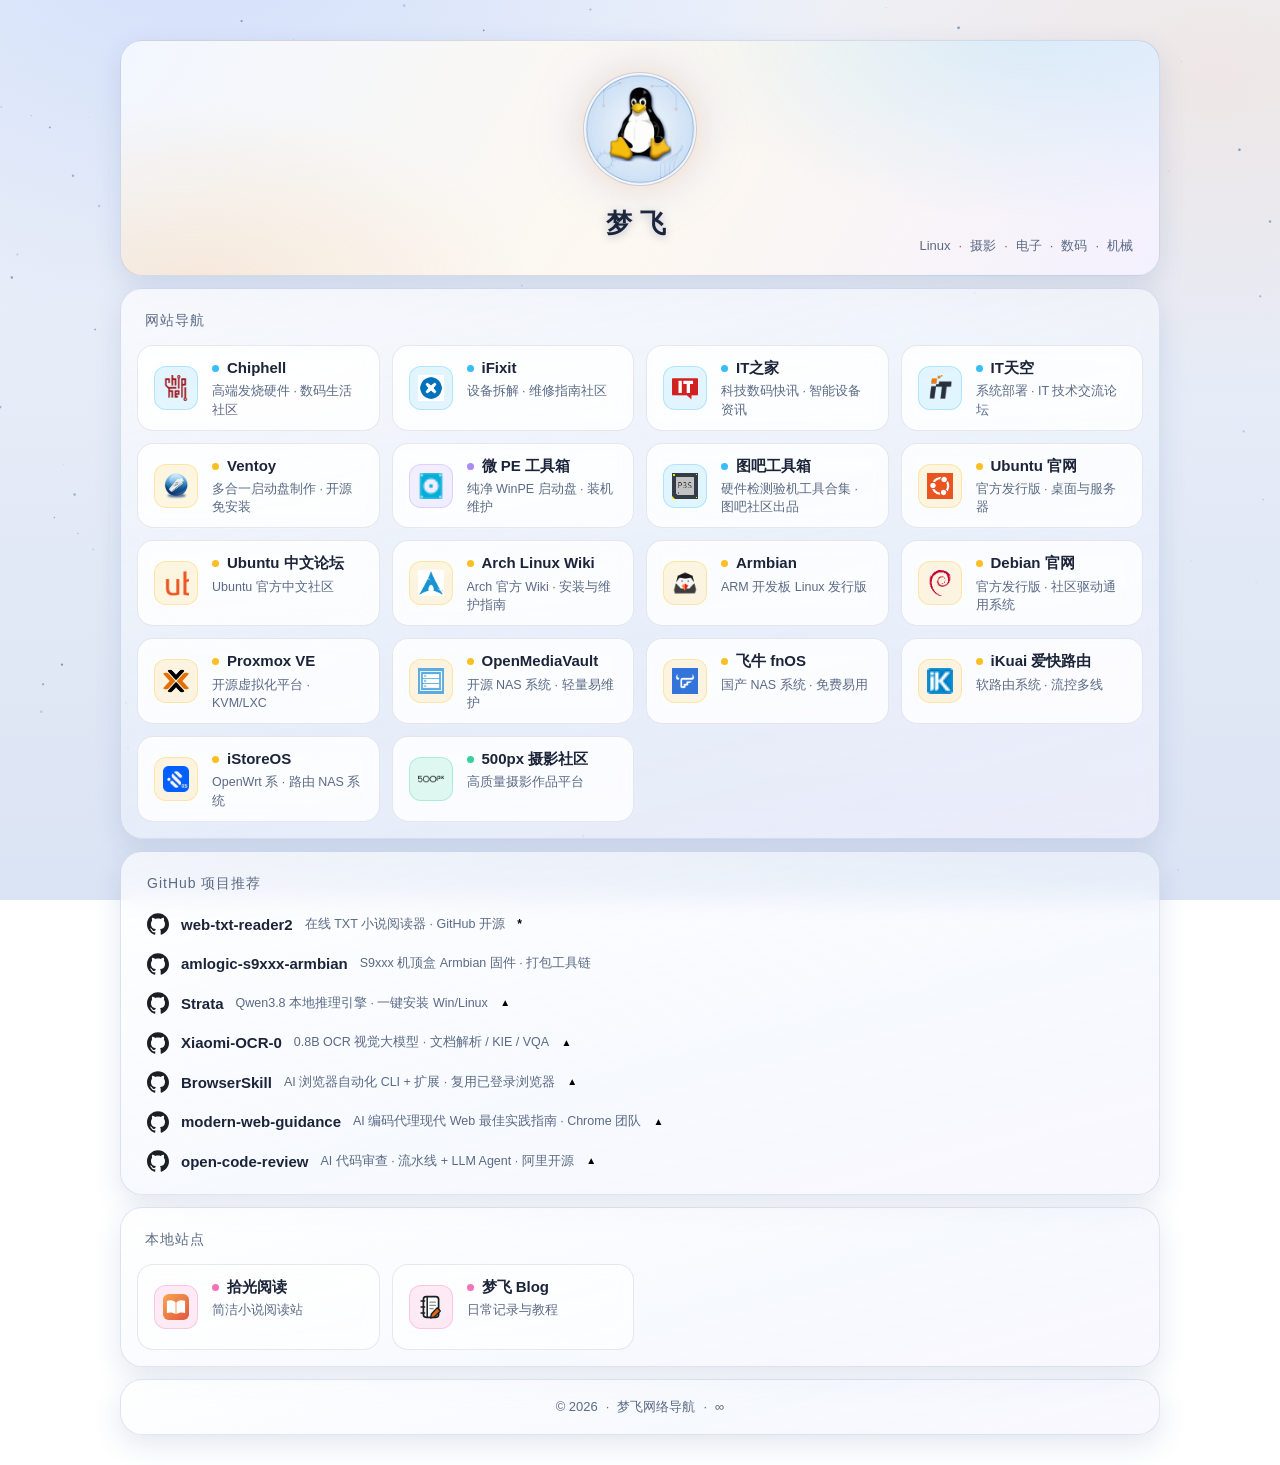
==== commit 7f376494: "Add files via upload" ====
--- a/index.html
+++ b/index.html
@@ -168,11 +168,11 @@
     <div class="grid">
       <a class="card" data-cat="local" href="txt-reader/index.html" target="_blank" rel="noopener">
         <span class="favi" data-icon="icon/txt-reader.svg"><span class="letter">拾</span></span>
-        <span class="meta"><span class="name"><i></i>拾光阅读</span><span class="desc">简洁小说阅读站 · 本地直接打开</span></span>
+        <span class="meta"><span class="name"><i></i>拾光阅读</span><span class="desc">简洁小说阅读站</span></span>
       </a>
       <a class="card" data-cat="local" href="blog/index.html" target="_blank" rel="noopener">
         <span class="favi" data-icon="icon/blog.svg"><span class="letter">日</span></span>
-        <span class="meta"><span class="name"><i></i>梦飞 Blog</span><span class="desc">日常记录与教程 · 本地直接打开</span></span>
+        <span class="meta"><span class="name"><i></i>梦飞 Blog</span><span class="desc">日常记录与教程</span></span>
       </a>
     </div>
   </section>
--- a/css/style.css
+++ b/css/style.css
@@ -93,6 +93,8 @@
 
 /* ---------- 本地站点（与导航区同款面板） ---------- */
 .card[data-cat="local"] { --acc:#f472b6; }
+/* 导航区多数卡片描述占两行，本地卡片描述短，补足两行高度保持同款大小（560px 以下描述隐藏，不受影响） */
+.card[data-cat="local"] .meta .desc { min-height:2.9em; }
 
 /* ---------- 导航区背景面板 ---------- */
 .panel {
